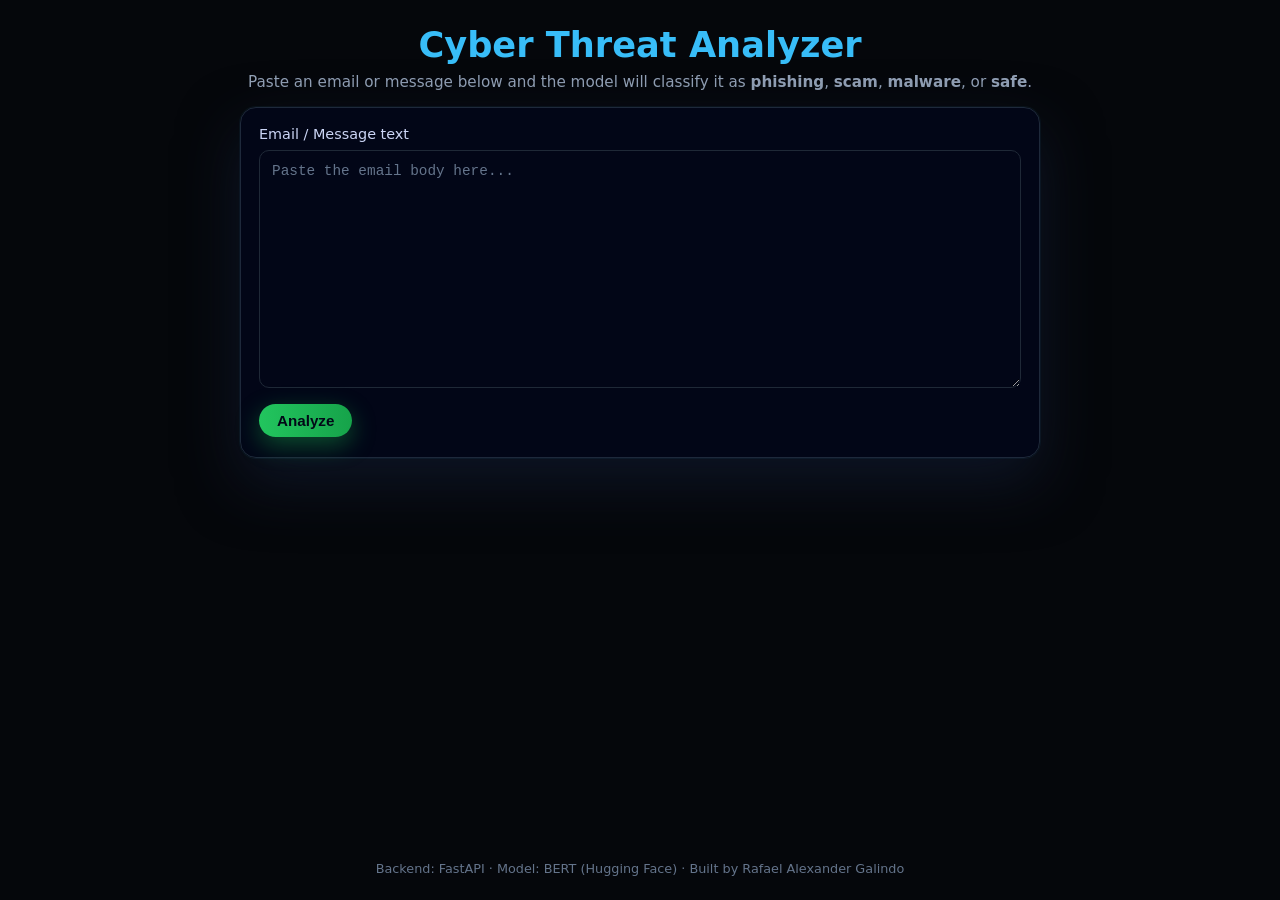
==== frontend/index.html @ 8ede7da7 "Initial commit" ====
<!DOCTYPE html>
<html lang="en">
<head>
  <meta charset="UTF-8" />
  <title>Cyber Threat Analyzer</title>
  <meta name="viewport" content="width=device-width, initial-scale=1.0" />
  <link rel="stylesheet" href="style.css" />
</head>
<body>
  <div class="page">
    <header>
      <h1>Cyber Threat Analyzer</h1>
      <p class="subtitle">
        Paste an email or message below and the model will classify it
        as <strong>phishing</strong>, <strong>scam</strong>,
        <strong>malware</strong>, or <strong>safe</strong>.
      </p>
    </header>

    <main class="card">
      <label for="email-text" class="label">Email / Message text</label>
      <textarea
        id="email-text"
        rows="10"
        placeholder="Paste the email body here..."
      ></textarea>

      <div class="actions">
        <button id="analyze-btn">Analyze</button>
        <span id="status" class="status"></span>
      </div>

      <section id="result" class="result hidden">
        <h2>Prediction</h2>
        <p><span class="result-label"></span></p>
        <p class="result-score"></p>
      </section>
    </main>

    <footer>
      <p>
        Backend: FastAPI · Model: BERT (Hugging Face) ·
        Built by Rafael Alexander Galindo
      </p>
    </footer>
  </div>

  <script src="app.js"></script>
</body>
</html>
---- frontend/style.css ----
* {
  margin: 0;
  padding: 0;
  box-sizing: border-box;
}

body {
  font-family: system-ui, -apple-system, BlinkMacSystemFont, "Segoe UI",
    sans-serif;
  background: #05070b;
  color: #e2e8f0;
}

.page {
  min-height: 100vh;
  display: flex;
  flex-direction: column;
  padding: 24px 16px;
}

header {
  max-width: 800px;
  margin: 0 auto 16px;
  text-align: center;
}

h1 {
  font-size: 2.2rem;
  margin-bottom: 8px;
  color: #38bdf8;
}

.subtitle {
  font-size: 0.95rem;
  color: #94a3b8;
}

.card {
  max-width: 800px;
  width: 100%;
  margin: 0 auto;
  background: radial-gradient(circle at top, #020617 0, #020617 20%, #020617);
  border-radius: 16px;
  border: 1px solid #1e293b;
  box-shadow: 0 0 0 1px rgba(56, 189, 248, 0.05),
    0 24px 60px rgba(15, 23, 42, 0.85);
  padding: 18px 18px 20px;
}

.label {
  font-size: 0.9rem;
  color: #cbd5f5;
  display: block;
  margin-bottom: 8px;
}

textarea {
  width: 100%;
  resize: vertical;
  padding: 10px 12px;
  border-radius: 10px;
  border: 1px solid #1f2937;
  background: #020617;
  color: #e5e7eb;
  font-family: "JetBrains Mono", ui-monospace, SFMono-Regular, Menlo, Monaco,
    Consolas, "Liberation Mono", "Courier New", monospace;
  font-size: 0.9rem;
  line-height: 1.5;
}

textarea::placeholder {
  color: #64748b;
}

.actions {
  display: flex;
  align-items: center;
  margin-top: 12px;
  gap: 10px;
}

button {
  background: linear-gradient(to right, #22c55e, #16a34a);
  border: none;
  color: #020817;
  font-weight: 600;
  padding: 8px 18px;
  border-radius: 999px;
  cursor: pointer;
  font-size: 0.95rem;
  transition: transform 0.08s ease, box-shadow 0.08s ease,
    filter 0.08s ease;
  box-shadow: 0 8px 25px rgba(22, 163, 74, 0.45);
}

button:hover {
  transform: translateY(-1px);
  filter: brightness(1.05);
}

button:active {
  transform: translateY(0);
  box-shadow: 0 4px 14px rgba(22, 163, 74, 0.4);
}

button:disabled {
  opacity: 0.6;
  cursor: default;
  box-shadow: none;
}

.status {
  font-size: 0.85rem;
  color: #94a3b8;
}

.result {
  margin-top: 18px;
  padding-top: 14px;
  border-top: 1px dashed #1f2937;
}

.result h2 {
  font-size: 1.1rem;
  margin-bottom: 6px;
  color: #a5b4fc;
}

.result-label {
  font-size: 1.05rem;
  font-weight: 600;
}

.result-score {
  font-size: 0.9rem;
  color: #9ca3af;
}

.hidden {
  display: none;
}

footer {
  margin-top: auto;
  text-align: center;
  font-size: 0.8rem;
  color: #64748b;
  padding-top: 18px;
}

@media (max-width: 640px) {
  .card {
    padding: 14px 14px 16px;
  }

  textarea {
    font-size: 0.85rem;
  }

  h1 {
    font-size: 1.8rem;
  }
}
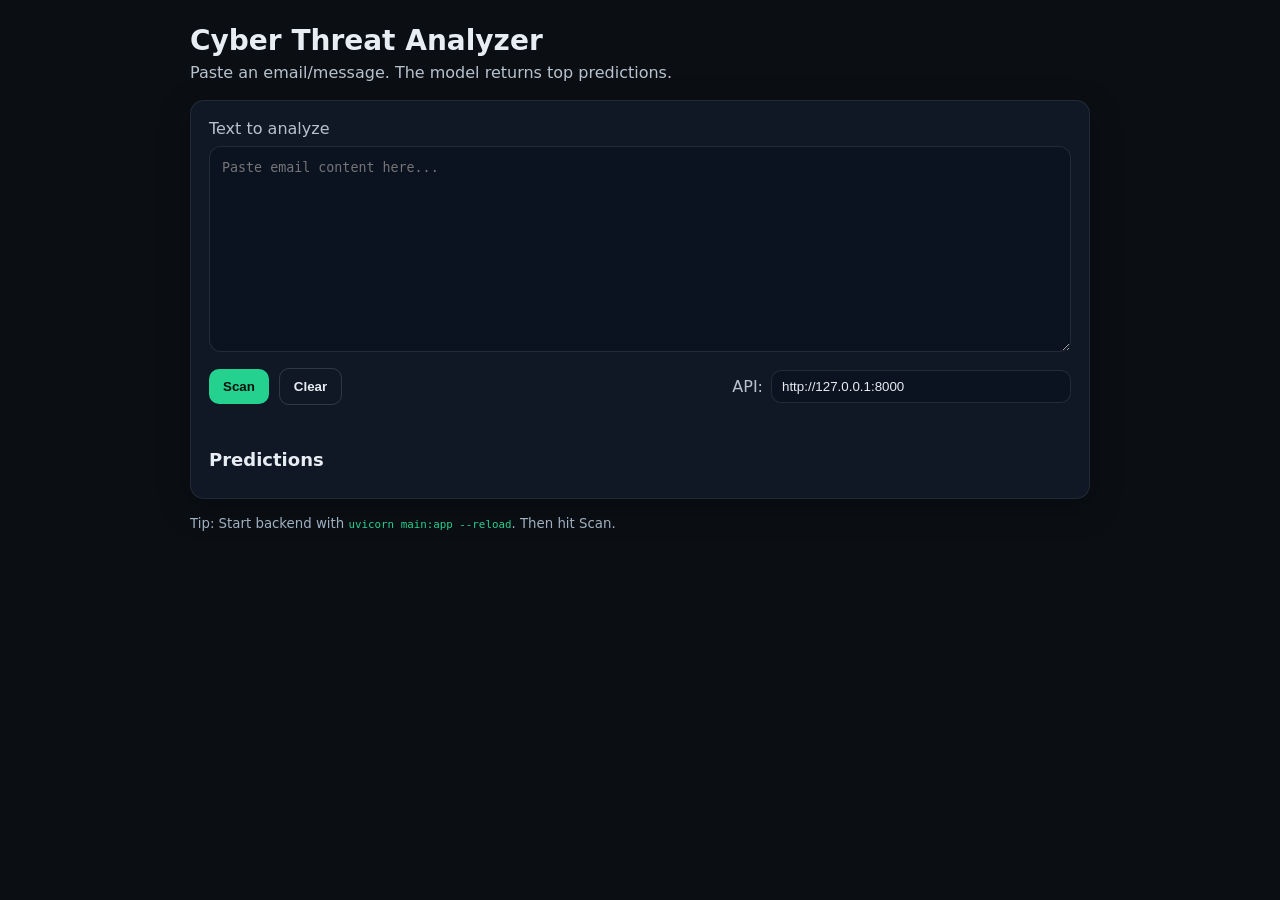
==== commit 2c955ad5: "Initial project structure (no model weights in repo)" ====
--- a/frontend/index.html
+++ b/frontend/index.html
@@ -1,47 +1,42 @@
-<!DOCTYPE html>
+<!doctype html>
 <html lang="en">
 <head>
   <meta charset="UTF-8" />
+  <meta name="viewport" content="width=device-width, initial-scale=1.0" />
   <title>Cyber Threat Analyzer</title>
-  <meta name="viewport" content="width=device-width, initial-scale=1.0" />
   <link rel="stylesheet" href="style.css" />
 </head>
 <body>
-  <div class="page">
-    <header>
+  <div class="app">
+    <header class="header">
       <h1>Cyber Threat Analyzer</h1>
-      <p class="subtitle">
-        Paste an email or message below and the model will classify it
-        as <strong>phishing</strong>, <strong>scam</strong>,
-        <strong>malware</strong>, or <strong>safe</strong>.
-      </p>
+      <p>Paste an email/message. The model returns top predictions.</p>
     </header>
 
     <main class="card">
-      <label for="email-text" class="label">Email / Message text</label>
-      <textarea
-        id="email-text"
-        rows="10"
-        placeholder="Paste the email body here..."
-      ></textarea>
+      <label class="label" for="text">Text to analyze</label>
+      <textarea id="text" rows="10" placeholder="Paste email content here..."></textarea>
 
-      <div class="actions">
-        <button id="analyze-btn">Analyze</button>
-        <span id="status" class="status"></span>
+      <div class="row">
+        <button id="scanBtn">Scan</button>
+        <button id="clearBtn" class="secondary">Clear</button>
+
+        <div class="api">
+          <span>API:</span>
+          <input id="apiUrl" type="text" value="http://127.0.0.1:8000" />
+        </div>
       </div>
 
-      <section id="result" class="result hidden">
-        <h2>Prediction</h2>
-        <p><span class="result-label"></span></p>
-        <p class="result-score"></p>
+      <div id="status" class="status"></div>
+
+      <section class="results">
+        <h2>Predictions</h2>
+        <div id="predictions" class="predictions"></div>
       </section>
     </main>
 
-    <footer>
-      <p>
-        Backend: FastAPI · Model: BERT (Hugging Face) ·
-        Built by Rafael Alexander Galindo
-      </p>
+    <footer class="footer">
+      <small>Tip: Start backend with <code>uvicorn main:app --reload</code>. Then hit Scan.</small>
     </footer>
   </div>
 
--- a/frontend/style.css
+++ b/frontend/style.css
@@ -1,163 +1,132 @@
-* {
-  margin: 0;
-  padding: 0;
-  box-sizing: border-box;
+* { box-sizing: border-box; margin: 0; padding: 0; }
+
+body {
+  font-family: system-ui, -apple-system, Segoe UI, Roboto, Arial, sans-serif;
+  background: #0b0f14;
+  color: #e8edf3;
+  padding: 24px;
 }
 
-body {
-  font-family: system-ui, -apple-system, BlinkMacSystemFont, "Segoe UI",
-    sans-serif;
-  background: #05070b;
-  color: #e2e8f0;
+.app { max-width: 900px; margin: 0 auto; }
+
+.header {
+  margin-bottom: 18px;
+}
+.header h1 { font-size: 28px; margin-bottom: 6px; }
+.header p { color: #b7c2ce; }
+
+.card {
+  background: #101826;
+  border: 1px solid rgba(255,255,255,0.08);
+  border-radius: 14px;
+  padding: 18px;
+  box-shadow: 0 10px 30px rgba(0,0,0,0.35);
 }
 
-.page {
-  min-height: 100vh;
-  display: flex;
-  flex-direction: column;
-  padding: 24px 16px;
-}
-
-header {
-  max-width: 800px;
-  margin: 0 auto 16px;
-  text-align: center;
-}
-
-h1 {
-  font-size: 2.2rem;
-  margin-bottom: 8px;
-  color: #38bdf8;
-}
-
-.subtitle {
-  font-size: 0.95rem;
-  color: #94a3b8;
-}
-
-.card {
-  max-width: 800px;
-  width: 100%;
-  margin: 0 auto;
-  background: radial-gradient(circle at top, #020617 0, #020617 20%, #020617);
-  border-radius: 16px;
-  border: 1px solid #1e293b;
-  box-shadow: 0 0 0 1px rgba(56, 189, 248, 0.05),
-    0 24px 60px rgba(15, 23, 42, 0.85);
-  padding: 18px 18px 20px;
-}
-
-.label {
-  font-size: 0.9rem;
-  color: #cbd5f5;
-  display: block;
-  margin-bottom: 8px;
-}
+.label { display: block; margin-bottom: 8px; color: #b7c2ce; }
 
 textarea {
   width: 100%;
+  border-radius: 12px;
+  border: 1px solid rgba(255,255,255,0.10);
+  background: #0b1220;
+  color: #e8edf3;
+  padding: 12px;
   resize: vertical;
-  padding: 10px 12px;
-  border-radius: 10px;
-  border: 1px solid #1f2937;
-  background: #020617;
-  color: #e5e7eb;
-  font-family: "JetBrains Mono", ui-monospace, SFMono-Regular, Menlo, Monaco,
-    Consolas, "Liberation Mono", "Courier New", monospace;
-  font-size: 0.9rem;
-  line-height: 1.5;
+  outline: none;
+  line-height: 1.35;
 }
 
-textarea::placeholder {
-  color: #64748b;
+.row {
+  display: flex;
+  flex-wrap: wrap;
+  gap: 10px;
+  align-items: center;
+  margin-top: 12px;
 }
 
-.actions {
+button {
+  border: none;
+  border-radius: 10px;
+  padding: 10px 14px;
+  cursor: pointer;
+  background: #24d18f;
+  color: #06110c;
+  font-weight: 700;
+}
+button.secondary {
+  background: transparent;
+  border: 1px solid rgba(255,255,255,0.14);
+  color: #e8edf3;
+}
+
+.api {
+  margin-left: auto;
   display: flex;
+  gap: 8px;
   align-items: center;
-  margin-top: 12px;
+  color: #b7c2ce;
+}
+.api input {
+  width: 300px;
+  max-width: 60vw;
+  border-radius: 10px;
+  border: 1px solid rgba(255,255,255,0.10);
+  background: #0b1220;
+  color: #e8edf3;
+  padding: 8px 10px;
+  outline: none;
+}
+
+.status {
+  margin-top: 10px;
+  min-height: 18px;
+  color: #b7c2ce;
+}
+
+.results { margin-top: 16px; }
+.results h2 { font-size: 18px; margin-bottom: 10px; }
+
+.predictions {
+  display: grid;
   gap: 10px;
 }
 
-button {
-  background: linear-gradient(to right, #22c55e, #16a34a);
-  border: none;
-  color: #020817;
-  font-weight: 600;
-  padding: 8px 18px;
-  border-radius: 999px;
-  cursor: pointer;
-  font-size: 0.95rem;
-  transition: transform 0.08s ease, box-shadow 0.08s ease,
-    filter 0.08s ease;
-  box-shadow: 0 8px 25px rgba(22, 163, 74, 0.45);
+.pred {
+  padding: 12px;
+  border-radius: 12px;
+  border: 1px solid rgba(255,255,255,0.08);
+  background: rgba(255,255,255,0.03);
+  display: flex;
+  align-items: center;
+  justify-content: space-between;
 }
 
-button:hover {
-  transform: translateY(-1px);
-  filter: brightness(1.05);
+.badge {
+  font-weight: 800;
+  letter-spacing: 0.3px;
 }
 
-button:active {
-  transform: translateY(0);
-  box-shadow: 0 4px 14px rgba(22, 163, 74, 0.4);
+.score {
+  color: #b7c2ce;
 }
 
-button:disabled {
-  opacity: 0.6;
-  cursor: default;
-  box-shadow: none;
+.barWrap {
+  margin-top: 8px;
+  width: 100%;
+  height: 10px;
+  border-radius: 999px;
+  background: rgba(255,255,255,0.08);
+  overflow: hidden;
+}
+.bar {
+  height: 100%;
+  width: 0%;
+  background: #24d18f;
 }
 
-.status {
-  font-size: 0.85rem;
-  color: #94a3b8;
+.footer {
+  margin-top: 14px;
+  color: #9fb0c2;
 }
-
-.result {
-  margin-top: 18px;
-  padding-top: 14px;
-  border-top: 1px dashed #1f2937;
-}
-
-.result h2 {
-  font-size: 1.1rem;
-  margin-bottom: 6px;
-  color: #a5b4fc;
-}
-
-.result-label {
-  font-size: 1.05rem;
-  font-weight: 600;
-}
-
-.result-score {
-  font-size: 0.9rem;
-  color: #9ca3af;
-}
-
-.hidden {
-  display: none;
-}
-
-footer {
-  margin-top: auto;
-  text-align: center;
-  font-size: 0.8rem;
-  color: #64748b;
-  padding-top: 18px;
-}
-
-@media (max-width: 640px) {
-  .card {
-    padding: 14px 14px 16px;
-  }
-
-  textarea {
-    font-size: 0.85rem;
-  }
-
-  h1 {
-    font-size: 1.8rem;
-  }
-}
+code { color: #24d18f; }
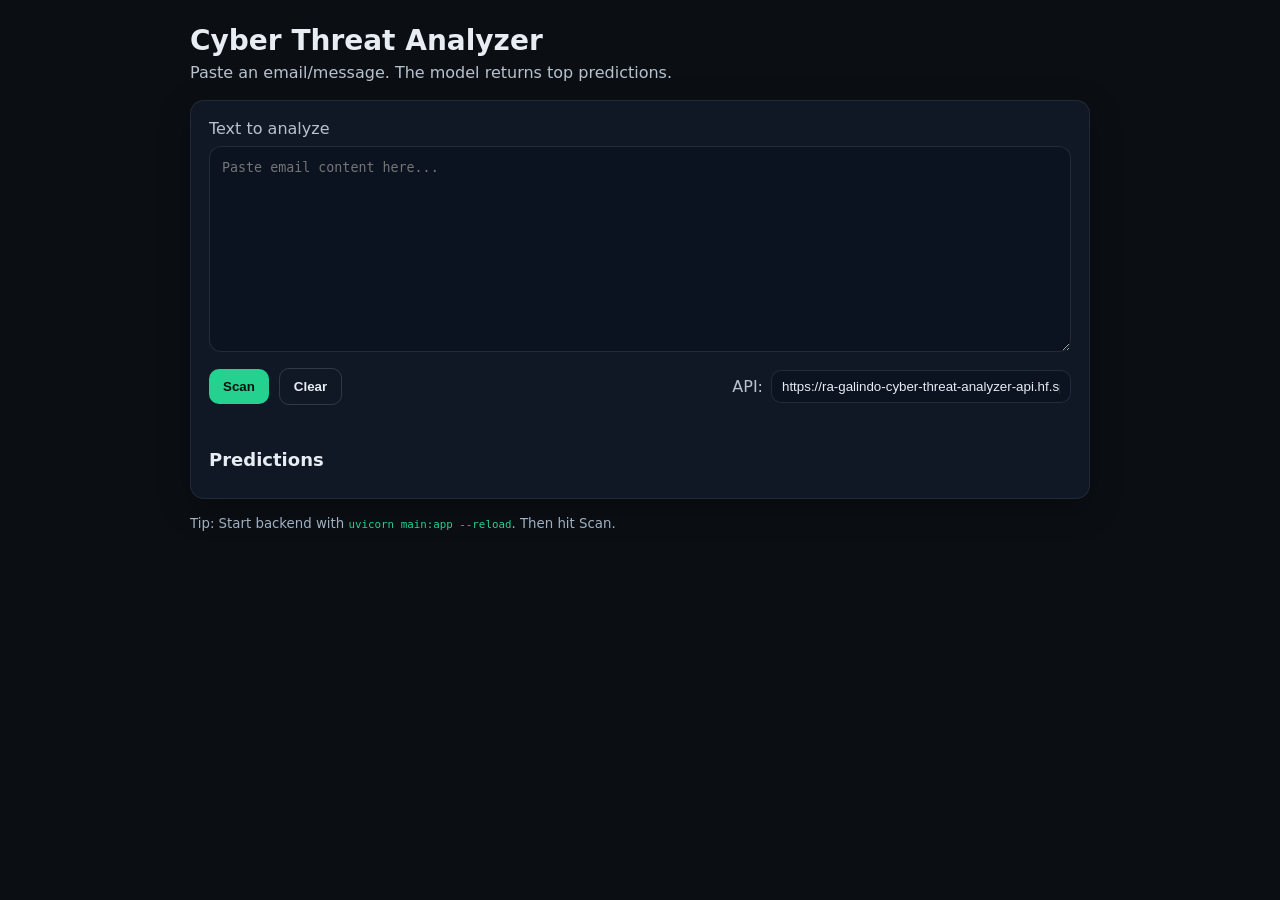
==== commit b0cc8086: "Polish UI, linked with Hugging Face Api where the model is now" ====
--- a/frontend/index.html
+++ b/frontend/index.html
@@ -21,9 +21,10 @@
         <button id="scanBtn">Scan</button>
         <button id="clearBtn" class="secondary">Clear</button>
 
-        <div class="api">
+        <div class="api" id="apiWrap">
           <span>API:</span>
-          <input id="apiUrl" type="text" value="http://127.0.0.1:8000" />
+          <input id="apiUrl" type="text"
+                value="https://ra-galindo-cyber-threat-analyzer-api.hf.space" />
         </div>
       </div>
 
--- a/frontend/style.css
+++ b/frontend/style.css
@@ -1,5 +1,11 @@
-* { box-sizing: border-box; margin: 0; padding: 0; }
+/* Reset */
+* {
+  box-sizing: border-box;
+  margin: 0;
+  padding: 0;
+}
 
+/* Base */
 body {
   font-family: system-ui, -apple-system, Segoe UI, Roboto, Arial, sans-serif;
   background: #0b0f14;
@@ -7,28 +13,46 @@
   padding: 24px;
 }
 
-.app { max-width: 900px; margin: 0 auto; }
+.app {
+  max-width: 900px;
+  margin: 0 auto;
+}
 
+/* Header */
 .header {
   margin-bottom: 18px;
 }
-.header h1 { font-size: 28px; margin-bottom: 6px; }
-.header p { color: #b7c2ce; }
 
+.header h1 {
+  font-size: 28px;
+  margin-bottom: 6px;
+}
+
+.header p {
+  color: #b7c2ce;
+}
+
+/* Card */
 .card {
   background: #101826;
-  border: 1px solid rgba(255,255,255,0.08);
+  border: 1px solid rgba(255, 255, 255, 0.08);
   border-radius: 14px;
   padding: 18px;
-  box-shadow: 0 10px 30px rgba(0,0,0,0.35);
+  box-shadow: 0 10px 30px rgba(0, 0, 0, 0.35);
 }
 
-.label { display: block; margin-bottom: 8px; color: #b7c2ce; }
+/* Inputs */
+.label {
+  display: block;
+  margin-bottom: 8px;
+  color: #b7c2ce;
+}
 
 textarea {
   width: 100%;
+  min-height: 160px;
   border-radius: 12px;
-  border: 1px solid rgba(255,255,255,0.10);
+  border: 1px solid rgba(255, 255, 255, 0.1);
   background: #0b1220;
   color: #e8edf3;
   padding: 12px;
@@ -37,6 +61,7 @@
   line-height: 1.35;
 }
 
+/* Controls row */
 .row {
   display: flex;
   flex-wrap: wrap;
@@ -54,12 +79,14 @@
   color: #06110c;
   font-weight: 700;
 }
+
 button.secondary {
   background: transparent;
-  border: 1px solid rgba(255,255,255,0.14);
+  border: 1px solid rgba(255, 255, 255, 0.14);
   color: #e8edf3;
 }
 
+/* API input */
 .api {
   margin-left: auto;
   display: flex;
@@ -67,25 +94,34 @@
   align-items: center;
   color: #b7c2ce;
 }
+
 .api input {
   width: 300px;
   max-width: 60vw;
   border-radius: 10px;
-  border: 1px solid rgba(255,255,255,0.10);
+  border: 1px solid rgba(255, 255, 255, 0.1);
   background: #0b1220;
   color: #e8edf3;
   padding: 8px 10px;
   outline: none;
 }
 
+/* Status */
 .status {
   margin-top: 10px;
   min-height: 18px;
   color: #b7c2ce;
 }
 
-.results { margin-top: 16px; }
-.results h2 { font-size: 18px; margin-bottom: 10px; }
+/* Results */
+.results {
+  margin-top: 16px;
+}
+
+.results h2 {
+  font-size: 18px;
+  margin-bottom: 10px;
+}
 
 .predictions {
   display: grid;
@@ -95,11 +131,17 @@
 .pred {
   padding: 12px;
   border-radius: 12px;
-  border: 1px solid rgba(255,255,255,0.08);
-  background: rgba(255,255,255,0.03);
+  border: 1px solid rgba(255, 255, 255, 0.08);
+  background: rgba(255, 255, 255, 0.03);
   display: flex;
+  flex-direction: column;
+  gap: 6px;
+}
+
+.predRow {
+  display: flex;
+  justify-content: space-between;
   align-items: center;
-  justify-content: space-between;
 }
 
 .badge {
@@ -111,22 +153,27 @@
   color: #b7c2ce;
 }
 
+/* Confidence bar */
 .barWrap {
-  margin-top: 8px;
   width: 100%;
   height: 10px;
   border-radius: 999px;
-  background: rgba(255,255,255,0.08);
+  background: rgba(255, 255, 255, 0.08);
   overflow: hidden;
 }
+
 .bar {
   height: 100%;
   width: 0%;
   background: #24d18f;
 }
 
+/* Footer */
 .footer {
   margin-top: 14px;
   color: #9fb0c2;
 }
-code { color: #24d18f; }
+
+code {
+  color: #24d18f;
+}
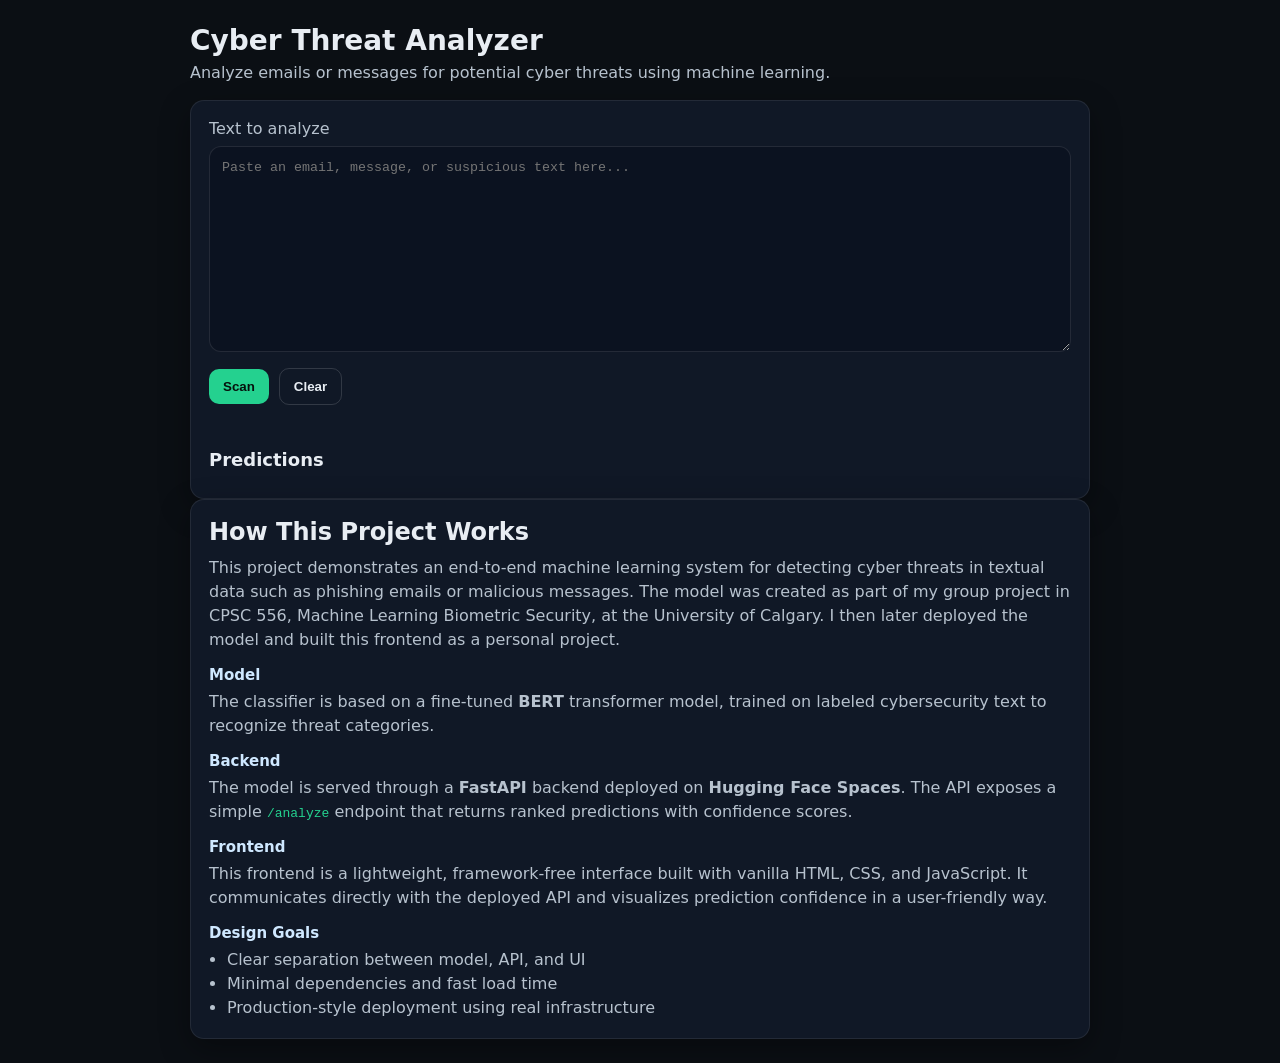
==== commit 847b10a2: "ready to deploy" ====
--- a/frontend/index.html
+++ b/frontend/index.html
@@ -8,24 +8,23 @@
 </head>
 <body>
   <div class="app">
+
     <header class="header">
       <h1>Cyber Threat Analyzer</h1>
-      <p>Paste an email/message. The model returns top predictions.</p>
+      <p>Analyze emails or messages for potential cyber threats using machine learning.</p>
     </header>
 
     <main class="card">
       <label class="label" for="text">Text to analyze</label>
-      <textarea id="text" rows="10" placeholder="Paste email content here..."></textarea>
+      <textarea
+        id="text"
+        rows="10"
+        placeholder="Paste an email, message, or suspicious text here..."
+      ></textarea>
 
       <div class="row">
         <button id="scanBtn">Scan</button>
         <button id="clearBtn" class="secondary">Clear</button>
-
-        <div class="api" id="apiWrap">
-          <span>API:</span>
-          <input id="apiUrl" type="text"
-                value="https://ra-galindo-cyber-threat-analyzer-api.hf.space" />
-        </div>
       </div>
 
       <div id="status" class="status"></div>
@@ -36,9 +35,45 @@
       </section>
     </main>
 
-    <footer class="footer">
-      <small>Tip: Start backend with <code>uvicorn main:app --reload</code>. Then hit Scan.</small>
-    </footer>
+    <!-- Recruiter / Project Explanation -->
+    <section class="card info">
+      <h2>How This Project Works</h2>
+
+      <p>
+        This project demonstrates an end-to-end machine learning system for detecting
+        cyber threats in textual data such as phishing emails or malicious messages.
+        The model was created as part of my group project in CPSC 556, Machine Learning Biometric Security,
+        at the University of Calgary. I then later deployed the model and built this frontend as a personal project.
+      </p>
+
+      <h3>Model</h3>
+      <p>
+        The classifier is based on a fine-tuned <strong>BERT</strong> transformer model,
+        trained on labeled cybersecurity text to recognize threat categories.
+      </p>
+
+      <h3>Backend</h3>
+      <p>
+        The model is served through a <strong>FastAPI</strong> backend deployed on
+        <strong>Hugging Face Spaces</strong>. The API exposes a simple <code>/analyze</code>
+        endpoint that returns ranked predictions with confidence scores.
+      </p>
+
+      <h3>Frontend</h3>
+      <p>
+        This frontend is a lightweight, framework-free interface built with
+        vanilla HTML, CSS, and JavaScript. It communicates directly with the
+        deployed API and visualizes prediction confidence in a user-friendly way.
+      </p>
+
+      <h3>Design Goals</h3>
+      <ul>
+        <li>Clear separation between model, API, and UI</li>
+        <li>Minimal dependencies and fast load time</li>
+        <li>Production-style deployment using real infrastructure</li>
+      </ul>
+    </section>
+
   </div>
 
   <script src="app.js"></script>
--- a/frontend/style.css
+++ b/frontend/style.css
@@ -177,3 +177,24 @@
 code {
   color: #24d18f;
 }
+
+.info h2 {
+  margin-bottom: 10px;
+}
+
+.info h3 {
+  margin-top: 14px;
+  margin-bottom: 6px;
+  font-size: 15px;
+  color: #cfe8ff;
+}
+
+.info p,
+.info li {
+  color: #b7c2ce;
+  line-height: 1.5;
+}
+
+.info ul {
+  margin-left: 18px;
+}
